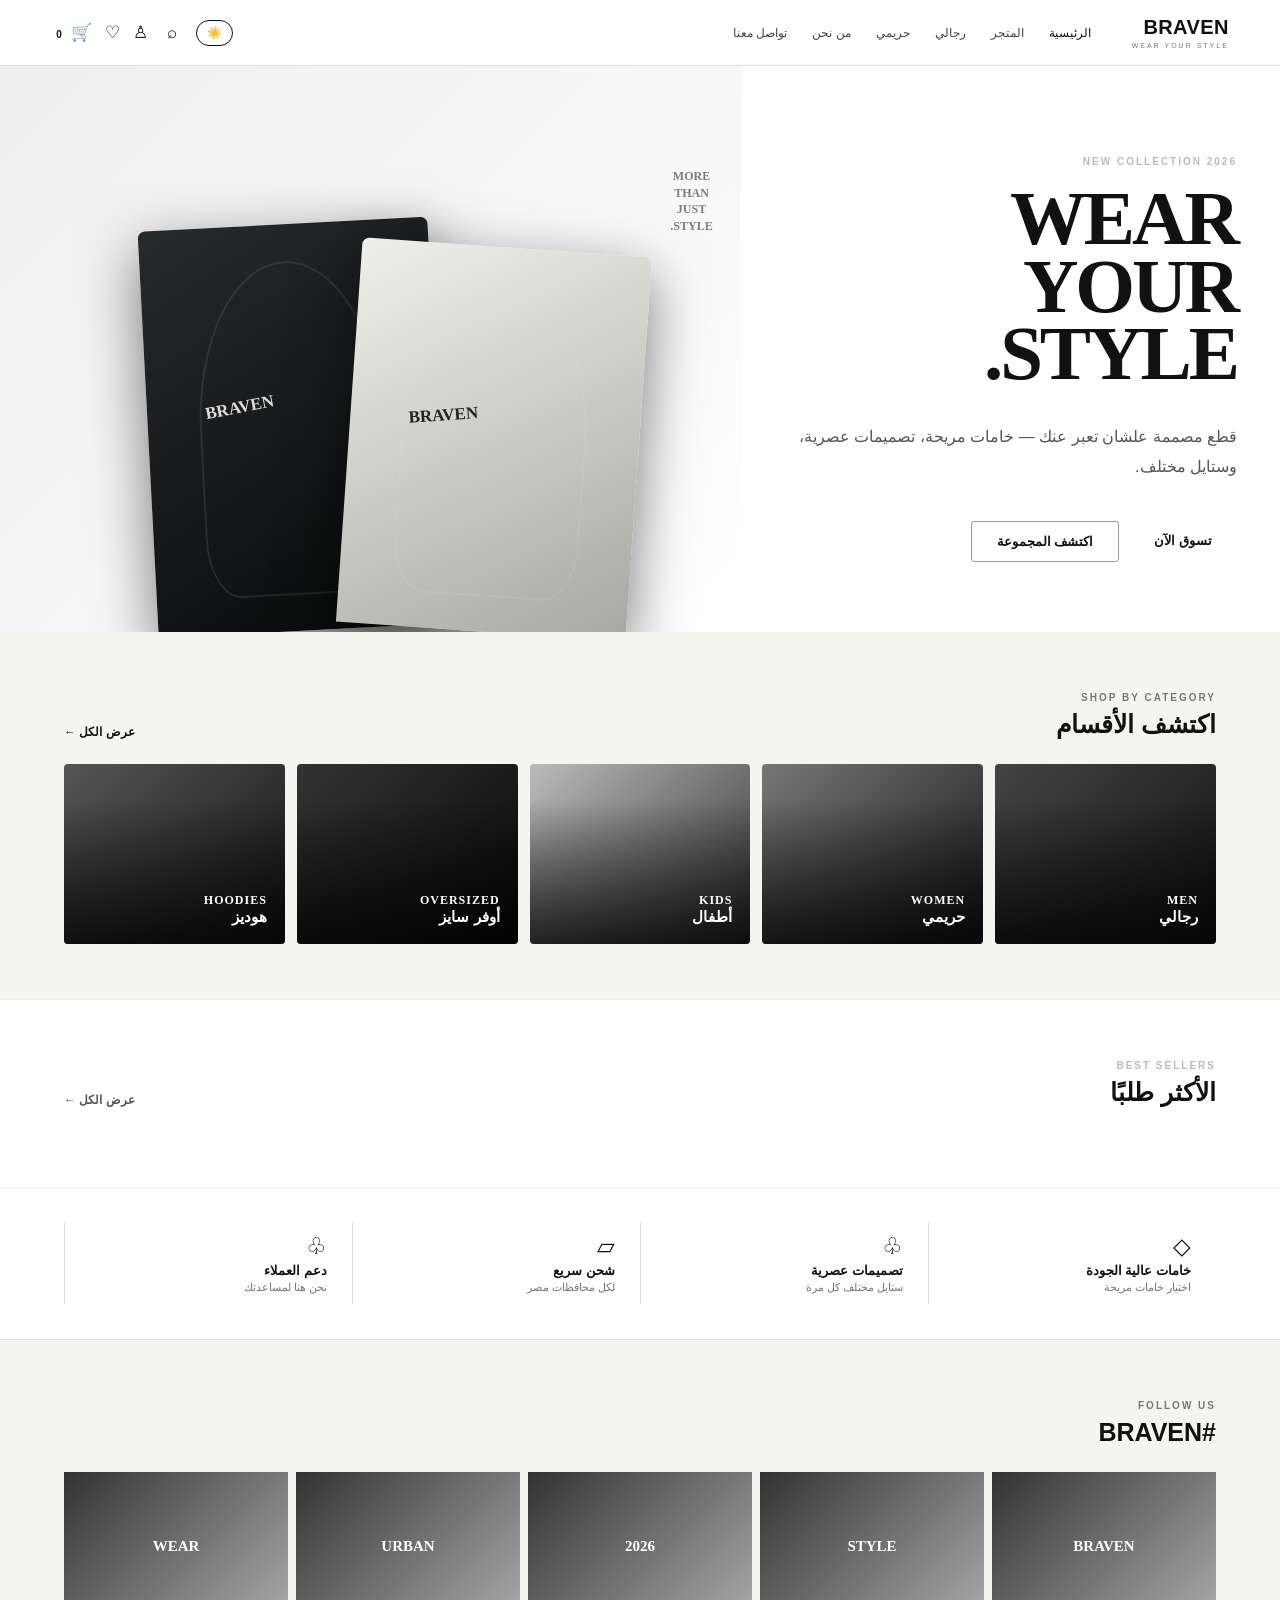
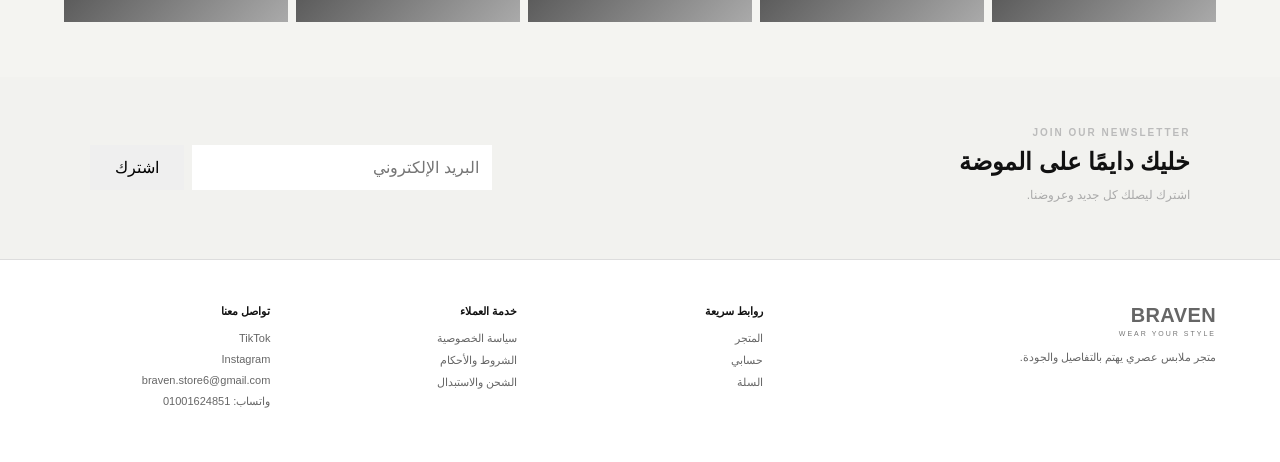
==== index.html @ 80425ed4 "Load storage recovery before storefront product rendering" ====
<!doctype html>
<html lang="ar" dir="rtl">
<head>
<meta charset="utf-8"><meta name="viewport" content="width=device-width,initial-scale=1">
<title>BRAVEN — Wear Your Style</title>
<link rel="stylesheet" href="styles.css">
</head>
<body>
<header class="topbar">
  <a class="brand" href="index.html"><span>BRAVEN</span><small>WEAR YOUR STYLE</small></a>
  <nav>
    <a class="active" href="index.html">الرئيسية</a><a href="shop.html">المتجر</a>
    <a href="shop.html?cat=men">رجالي</a><a href="shop.html?cat=women">حريمي</a>
    <a href="#about">من نحن</a><a href="#contact">تواصل معنا</a>
  </nav>
  <div class="actions"><button id="themeToggle" class="theme-toggle" onclick="toggleTheme()" title="تبديل الوضع">☀️</button><button onclick="openSearch()">⌕</button><a href="account.html">♙</a><a href="cart.html">♡</a><a class="cart-link" href="cart.html">🛒 <b id="cartCount">0</b></a></div>
</header>

<main>
<section class="hero">
  <div class="hero-copy">
    <span class="eyebrow">NEW COLLECTION 2026</span>
    <h1>WEAR YOUR<br><strong>STYLE.</strong></h1>
    <p>قطع مصممة علشان تعبر عنك — خامات مريحة، تصميمات عصرية، وستايل مختلف.</p>
    <div class="hero-buttons"><a class="btn light" href="shop.html">تسوق الآن</a><a class="btn ghost" href="#categories">اكتشف المجموعة</a></div>
  </div>
  <div class="hero-art">
    <div class="model-card model-one"><span>BRAVEN</span></div>
    <div class="model-card model-two"><span>BRAVEN</span></div>
    <div class="hero-stamp">MORE<br>THAN<br>JUST<br>STYLE.</div>
  </div>
</section>

<section id="categories" class="section">
  <div class="section-head"><div><span class="eyebrow dark">SHOP BY CATEGORY</span><h2>اكتشف الأقسام</h2></div><a href="shop.html">عرض الكل ←</a></div>
  <div class="category-grid">
    <a class="cat cat-men" href="shop.html?cat=men"><span>MEN</span><b>رجالي</b></a>
    <a class="cat cat-women" href="shop.html?cat=women"><span>WOMEN</span><b>حريمي</b></a>
    <a class="cat cat-kids" href="shop.html?cat=kids"><span>KIDS</span><b>أطفال</b></a>
    <a class="cat cat-over" href="shop.html?cat=oversized"><span>OVERSIZED</span><b>أوفر سايز</b></a>
    <a class="cat cat-hood" href="shop.html?cat=hoodies"><span>HOODIES</span><b>هوديز</b></a>
  </div>
</section>

<section class="section dark-section">
  <div class="section-head"><div><span class="eyebrow">BEST SELLERS</span><h2>الأكثر طلبًا</h2></div><a href="shop.html">عرض الكل ←</a></div>
  <div id="homeProducts" class="product-grid"></div>
</section>

<section class="benefits section">
  <div><i>◇</i><b>خامات عالية الجودة</b><span>اختيار خامات مريحة</span></div>
  <div><i>♧</i><b>تصميمات عصرية</b><span>ستايل مختلف كل مرة</span></div>
  <div><i>▱</i><b>شحن سريع</b><span>لكل محافظات مصر</span></div>
  <div><i>♧</i><b>دعم العملاء</b><span>نحن هنا لمساعدتك</span></div>
</section>

<section class="instagram section">
  <div class="section-head"><div><span class="eyebrow dark">FOLLOW US</span><h2>#BRAVEN</h2></div></div>
  <div class="insta-grid"><div>BRAVEN</div><div>STYLE</div><div>2026</div><div>URBAN</div><div>WEAR</div></div>
</section>

<section class="newsletter"><div><span class="eyebrow">JOIN OUR NEWSLETTER</span><h2>خليك دايمًا على الموضة</h2><p>اشترك ليصلك كل جديد وعروضنا.</p></div><form onsubmit="subscribe(event)"><input required type="email" placeholder="البريد الإلكتروني"><button>اشترك</button></form></section>
</main>

<footer id="contact"><div><a class="brand" href="index.html"><span>BRAVEN</span><small>WEAR YOUR STYLE</small></a><p>متجر ملابس عصري يهتم بالتفاصيل والجودة.</p></div><div><h4>روابط سريعة</h4><a href="shop.html">المتجر</a><a href="account.html">حسابي</a><a href="cart.html">السلة</a></div><div><h4>خدمة العملاء</h4><a href="#">سياسة الخصوصية</a><a href="#">الشروط والأحكام</a><a href="#">الشحن والاستبدال</a></div><div><h4>تواصل معنا</h4>
<a class="social-link" href="https://www.tiktok.com/@braven9631?_r=1&_t=ZS-99qKzGs6H9o" target="_blank" rel="noopener">TikTok</a>
<a class="social-link" href="https://www.instagram.com/braven7117?stkn=MTlnc2VxcGY0OW10dA%3D%3D" target="_blank" rel="noopener">Instagram</a>
<a class="social-link" href="mailto:braven.store6@gmail.com">braven.store6@gmail.com</a>
<a class="social-link" id="whatsappLink" href="https://wa.me/2010016248519" target="_blank" rel="noopener">واتساب: <span id="footerPhone">01001624851</span></a>
</div></footer>
<div id="toast" class="toast"></div>
<script src="app.js"></script>
<script src="repair.js"></script>
<script>
(function(){
  function updateWhatsApp(){
    try {
      const settings = JSON.parse(localStorage.getItem("braven_settings") || "{}");
      const raw = String(settings.phone || "").trim();
      const digits = raw.replace(/\D/g, "");
      if (!digits) return;
      let wa = digits;
      if (wa.startsWith("0")) wa = "20" + wa.slice(1);
      else if (wa.startsWith("20")) wa = wa;
      const link = document.getElementById("whatsappLink");
      const label = document.getElementById("footerPhone");
      if (link) link.href = "https://wa.me/" + wa;
      if (label) label.textContent = raw;
    } catch(e) {}
  }
  updateWhatsApp();
  window.addEventListener("storage", updateWhatsApp);
  window.addEventListener("pageshow", updateWhatsApp);
})();
renderHomeProducts();
</script>
</body></html>
---- styles.css ----
/* BRAVEN theme system — preserves the original layout while inverting the visual palette */
:root{
  --page-bg:#f4f4f1;--page-text:#111;--surface:#fff;--surface-2:#f8f8f6;
  --header-bg:#080a0b;--header-text:#fff;--border:#ddd;--muted-text:#747474;
  --invert-bg:#0b0d0e;--invert-text:#fff;--field-bg:#fff;--field-text:#111;
}
body{background:var(--page-bg);color:var(--page-text);transition:background-color .28s ease,color .28s ease}
body.theme-dark{
  --page-bg:#080909;--page-text:#fff;--surface:#111313;--surface-2:#161818;
  --header-bg:#000;--header-text:#fff;--border:#303333;--muted-text:#b7b7b7;
  --invert-bg:#000;--invert-text:#fff;--field-bg:#151717;--field-text:#fff;
}
body.theme-dark .topbar,body.theme-dark .admin-top{background:#000;color:#fff;border-color:#252525}
body:not(.theme-dark) .topbar,body:not(.theme-dark) .admin-top{background:#fff;color:#111;border-color:#ddd}
body:not(.theme-dark) .topbar nav a,body:not(.theme-dark) .actions button,body:not(.theme-dark) .actions a{color:#111}
body:not(.theme-dark) .brand small{color:#777}
body.theme-dark .brand small{color:#bbb}
body:not(.theme-dark) .hero{background:#fff;color:#111}
body:not(.theme-dark) .hero p{color:#555}
body:not(.theme-dark) .hero-art{background:linear-gradient(135deg,#eee,#fff)}
body:not(.theme-dark) .hero-stamp{color:#1118}
body:not(.theme-dark) .ghost{color:#111;border-color:#999}
body.theme-dark .section:not(.dark-section),body.theme-dark .benefits,body.theme-dark .instagram{background:#080909;color:#fff}
body.theme-dark .dark-section,body.theme-dark .reviews{background:#000;color:#fff}
body.theme-dark .product-card,body.theme-dark .cart-row,body.theme-dark .cart-total,
body.theme-dark .form-card,body.theme-dark .account-card,body.theme-dark .admin-card,
body.theme-dark .stats>div,body.theme-dark .admin-login-box{background:#111313;color:#fff;border-color:#303333}
body.theme-dark .product-card h3,body.theme-dark .section-head h2,body.theme-dark .admin-card h2,
body.theme-dark .admin-head h1,body.theme-dark .admin-logo,body.theme-dark label{color:#fff}
body.theme-dark .section-head a,body.theme-dark .benefits span,body.theme-dark .admin-product small,
body.theme-dark .order small,body.theme-dark .stats span{color:#b7b7b7}
body.theme-dark .benefits{border-color:#303333}
body.theme-dark .benefits>div{border-color:#303333}
body.theme-dark .shop-tools input,body.theme-dark .shop-tools select,body.theme-dark .account-card input,
body.theme-dark .checkout-form input,body.theme-dark .checkout-form select,body.theme-dark .checkout-form textarea,
body.theme-dark .admin-card input,body.theme-dark .admin-card select,
body.theme-dark .admin-login-box input{background:#151717;color:#fff;border-color:#3a3a3a}
body.theme-dark .outline{color:#fff;border-color:#555;background:transparent}
body.theme-dark .dark-btn{background:#fff;color:#000}
body.theme-dark .add-btn{background:#fff;color:#000}
body.theme-dark .sale{background:#fff;color:#000}
body.theme-dark .order,.theme-dark .admin-product{border-color:#303333}
body.theme-dark footer{background:#000;color:#aaa}
body.theme-dark footer h4{color:#fff}
body.theme-dark .newsletter{background:#000;color:#fff}
body.theme-dark .newsletter input{background:#151717;color:#fff}
body:not(.theme-dark) .dark-section{background:#fff;color:#111;border-top:1px solid #eee;border-bottom:1px solid #eee}
body:not(.theme-dark) .dark-section .section-head a{color:#555}
body:not(.theme-dark) .newsletter{background:#f2f2ef;color:#111}
body:not(.theme-dark) footer{background:#fff;color:#666;border-top:1px solid #ddd}
body:not(.theme-dark) footer h4{color:#111}
body:not(.theme-dark) .admin-body{background:#f4f4f1}
body.theme-dark .admin-body{background:#080909}
.theme-toggle{background:transparent!important;color:inherit!important;border:1px solid currentColor!important;border-radius:999px;padding:6px 10px!important;font-size:12px!important;line-height:1;transition:all .2s ease}
.theme-toggle:hover{transform:translateY(-1px);opacity:.8}
.admin-top-actions{display:flex;align-items:center;gap:16px}
.social-link{display:block;margin:8px 0}
@media(max-width:520px){.admin-top-actions{gap:8px}.theme-toggle{padding:6px 8px!important}.admin-top{padding:0 3%}.admin-top span{display:none}}
@import url('https://fonts.googleapis.com/css2?family=Cairo:wght@400;600;700;800;900&family=Montserrat:wght@500;700;800;900&display=swap');
:root{--black:#090b0c;--dark:#111416;--white:#f7f7f4;--line:#ddd;--muted:#747474;--accent:#fff;--card:#fff;--shadow:0 12px 35px #00000012}
*{box-sizing:border-box}html{scroll-behavior:smooth}body{margin:0;font-family:Cairo,Arial,sans-serif;background:#f4f4f1;color:#111}a{text-decoration:none;color:inherit}button,input,select,textarea{font:inherit}button{cursor:pointer;border:0}.topbar{height:66px;background:#080a0b;color:#fff;display:flex;align-items:center;padding:0 4%;gap:28px;position:sticky;top:0;z-index:20;border-bottom:1px solid #242729}.brand{display:flex;flex-direction:column;line-height:1;font-family:Montserrat,sans-serif;letter-spacing:.4px;min-width:110px}.brand span{font-weight:900;font-size:20px}.brand small{font-size:7px;letter-spacing:2px;margin-top:5px;color:#bbb}.topbar nav{display:flex;gap:25px;font-size:12px;flex:1}.topbar nav a{opacity:.78}.topbar nav a:hover,.topbar nav .active{opacity:1}.actions{display:flex;gap:13px;align-items:center}.actions button,.actions a{background:none;color:#fff;font-size:17px}.cart-link{white-space:nowrap}.cart-link b{background:#fff;color:#111;border-radius:50%;padding:1px 5px;font-size:10px}.hero{min-height:560px;background:#0b0d0e;color:#fff;display:grid;grid-template-columns:42% 58%;overflow:hidden}.hero-copy{padding:90px 8% 70px;display:flex;flex-direction:column;justify-content:center;z-index:2}.eyebrow{font:700 10px Montserrat,sans-serif;letter-spacing:2px;color:#bbb}.eyebrow.dark{color:#777}.hero h1{font:900 clamp(50px,6vw,86px)/.88 Montserrat;margin:18px 0;letter-spacing:-3px}.hero h1 strong{font-weight:900}.hero p{max-width:470px;color:#bdbdbd;line-height:1.9}.hero-buttons{display:flex;gap:10px;margin-top:22px}.btn{padding:12px 25px;border-radius:3px;font-weight:800;font-size:13px;display:inline-block}.light{background:#fff;color:#111}.ghost{border:1px solid #666;color:#fff}.dark-btn{background:#111;color:#fff}.outline{border:1px solid #aaa;background:transparent;color:#111}.hero-art{position:relative;background:linear-gradient(135deg,#303438,#121516);min-height:560px}.model-card{position:absolute;width:39%;height:72%;bottom:0;border-radius:7px 7px 0 0;background:linear-gradient(150deg,#272a2d,#070808);box-shadow:0 20px 60px #0008}.model-card:before{content:"";position:absolute;inset:9% 18%;border:2px solid #ddd6;border-radius:50% 50% 18% 18%;opacity:.25}.model-card span{position:absolute;top:42%;left:20%;font:900 17px Montserrat;transform:rotate(-8deg);color:#ddd}.model-one{left:20%;transform:rotate(-3deg)}.model-two{right:14%;height:68%;background:linear-gradient(150deg,#f0f0eb,#a7a7a3);transform:rotate(4deg)}.model-two span{color:#222}.hero-stamp{position:absolute;right:4%;top:18%;font:800 12px Montserrat;line-height:1.4;color:#fff8;text-align:center}.section{padding:55px 5%}.section-head{display:flex;justify-content:space-between;align-items:end;margin-bottom:25px}.section-head h2{margin:5px 0 0;font-size:25px}.section-head>a{font-size:12px;font-weight:700}.category-grid{display:grid;grid-template-columns:repeat(5,1fr);gap:12px}.cat{height:180px;border-radius:4px;overflow:hidden;position:relative;padding:18px;color:#fff;display:flex;flex-direction:column;justify-content:end;background:#25282a}.cat:before{content:"";position:absolute;inset:0;background:linear-gradient(transparent 20%,#000b)}.cat span,.cat b{position:relative}.cat span{font:800 12px Montserrat;letter-spacing:1px}.cat b{font-size:15px}.cat-men{background:linear-gradient(135deg,#444,#111)}.cat-women{background:linear-gradient(135deg,#777,#191919)}.cat-kids{background:linear-gradient(135deg,#bbb,#333)}.cat-over{background:linear-gradient(135deg,#333,#080808)}.cat-hood{background:linear-gradient(135deg,#555,#151515)}.dark-section{background:#0b0d0e;color:#fff}.dark-section .section-head a{color:#bbb}.product-grid{display:grid;grid-template-columns:repeat(4,1fr);gap:14px}.product-card{background:#fff;color:#111;border-radius:4px;overflow:hidden;box-shadow:var(--shadow);position:relative}.product-image{height:260px;background:linear-gradient(135deg,#ddd,#777);display:flex;align-items:center;justify-content:center;position:relative}.product-image span{font:900 28px Montserrat;color:#222;transform:rotate(-8deg);opacity:.7}.product-body{padding:12px}.product-body h3{font-size:13px;margin:0 0 5px}.price{font-weight:900}.old{text-decoration:line-through;color:#999;font-size:11px;margin-right:7px}.rating{color:#d18a00;font-size:11px;margin:4px 0}.add-btn{width:100%;background:#0b0d0e;color:#fff;padding:9px;border-radius:3px;margin-top:7px;font-size:11px}.sale{position:absolute;top:8px;left:8px;background:#111;color:#fff;padding:4px 7px;font-size:9px}.benefits{display:grid;grid-template-columns:repeat(4,1fr);padding-top:35px;padding-bottom:35px;background:#fff;border-bottom:1px solid #ddd}.benefits>div{padding:10px 25px;border-left:1px solid #ddd;display:flex;flex-direction:column;gap:3px}.benefits i{font-size:23px;font-style:normal}.benefits span{font-size:11px;color:#777}.benefits b{font-size:13px}.reviews{background:#0b0d0e;color:#fff}.review-grid{display:grid;grid-template-columns:repeat(3,1fr);gap:14px}.review-grid article{border:1px solid #292d2f;padding:22px;background:#111416}.review-grid b{color:#e7a62b}.review-grid p{font-size:13px;line-height:1.8;color:#ccc}.review-grid strong{font-size:12px}.insta-grid{display:grid;grid-template-columns:repeat(5,1fr);gap:8px}.insta-grid div{height:150px;background:linear-gradient(135deg,#333,#aaa);display:flex;align-items:center;justify-content:center;color:#fff;font:900 15px Montserrat}.newsletter{background:#111416;color:#fff;padding:45px 7%;display:flex;justify-content:space-between;align-items:center}.newsletter h2{margin:8px 0}.newsletter p{color:#aaa;font-size:12px}.newsletter form{display:flex;gap:8px}.newsletter input{min-width:300px;padding:13px;border:0}.newsletter button{padding:13px 25px}.newsletter+footer{}footer{background:#070809;color:#aaa;display:grid;grid-template-columns:2fr 1fr 1fr 1fr;gap:40px;padding:45px 5%;font-size:11px}footer h4{color:#fff;margin-top:0}footer>div>a:not(.brand){display:block;margin:9px 0}footer p{line-height:1.8}.page-title{margin-bottom:35px}.page-title h1{font-size:38px;margin:7px 0}.shop-tools{display:flex;gap:10px;margin-bottom:25px}.shop-tools input{flex:1}.shop-tools input,.shop-tools select,.account-card input,.checkout-form input,.checkout-form select,.checkout-form textarea,.admin-card input,.admin-card select{border:1px solid #ddd;background:#fff;padding:12px;border-radius:3px;outline:none}.cart-row{display:grid;grid-template-columns:90px 1fr 100px 120px 40px;align-items:center;gap:15px;background:#fff;padding:12px;margin-bottom:8px}.mini-img{height:75px;background:linear-gradient(135deg,#ddd,#777);display:flex;align-items:center;justify-content:center;font:900 12px Montserrat}.cart-total{background:#fff;padding:25px;margin-top:20px;display:flex;justify-content:space-between;align-items:center}.checkout-form{display:grid;grid-template-columns:1.2fr .8fr;gap:20px}.form-card,.account-card{background:#fff;padding:25px;border-radius:5px;box-shadow:var(--shadow)}.form-card label,.admin-card label{display:flex;flex-direction:column;gap:7px;font-size:12px;margin-bottom:13px;font-weight:700}.form-card textarea{min-height:100px}.account{min-height:600px;display:flex;justify-content:center;align-items:flex-start}.account-card{width:min(500px,100%);display:flex;flex-direction:column;gap:12px}.toast{position:fixed;bottom:25px;left:25px;background:#111;color:#fff;padding:12px 18px;border-radius:4px;opacity:0;transform:translateY(10px);transition:.25s;z-index:99}.toast.show{opacity:1;transform:none}.admin-body{background:#f2f3f1}.admin-top{height:68px;background:#0a0c0d;color:#fff;display:flex;align-items:center;justify-content:space-between;padding:0 5%;font-family:Montserrat}.admin-top>a:first-child{font-size:20px;font-weight:900}.admin-top span{font-size:11px;color:#aaa}.admin-wrap{padding:40px 5%}.admin-login{min-height:75vh;display:grid;place-items:center}.admin-login-box{background:#fff;padding:35px;width:min(430px,100%);box-shadow:var(--shadow);display:flex;flex-direction:column;gap:12px}.admin-login-box h1{font-size:22px}.admin-login-box input,.admin-login-box button{padding:13px;border:1px solid #ddd}.admin-login-box button{background:#111;color:#fff}.admin-login-box small{font-size:10px;color:#777}.admin-logo{font:900 28px Montserrat}.admin-logo span{font-size:9px;display:block;letter-spacing:2px;color:#777}.admin-head{display:flex;justify-content:space-between;align-items:center;margin-bottom:25px}.admin-head h1{margin:5px 0}.stats{display:grid;grid-template-columns:repeat(4,1fr);gap:12px;margin-bottom:18px}.stats>div{background:#fff;padding:20px;box-shadow:var(--shadow);display:flex;flex-direction:column}.stats b{font:900 25px Montserrat}.stats span{font-size:11px;color:#777}.admin-grid{display:grid;grid-template-columns:.85fr 1.15fr;gap:18px}.admin-card{background:#fff;padding:22px;margin-bottom:18px;box-shadow:var(--shadow)}.admin-card h2{font-size:17px;margin-top:0}.two{display:grid;grid-template-columns:1fr 1fr;gap:10px}.admin-product{display:grid;grid-template-columns:60px 1fr auto;gap:10px;align-items:center;border-bottom:1px solid #eee;padding:10px 0}.admin-thumb{width:60px;height:60px;background:linear-gradient(135deg,#ddd,#777);display:grid;place-items:center;font:800 9px Montserrat}.admin-product small{color:#777}.admin-actions button{padding:6px 9px;font-size:10px;margin:2px}.order{border:1px solid #eee;padding:14px;margin-bottom:8px}.order-head{display:flex;justify-content:space-between;font-weight:800}.order small{color:#777}.hidden{display:none!important}@media(max-width:900px){.topbar nav{display:none}.hero{grid-template-columns:1fr}.hero-art{min-height:400px}.category-grid{grid-template-columns:repeat(2,1fr)}.product-grid{grid-template-columns:repeat(2,1fr)}.benefits{grid-template-columns:repeat(2,1fr)}.review-grid,.insta-grid{grid-template-columns:1fr}.checkout-form,.admin-grid{grid-template-columns:1fr}footer{grid-template-columns:1fr 1fr}.newsletter{display:block}.newsletter form{margin-top:20px}.cart-row{grid-template-columns:65px 1fr auto}.cart-row .qty,.cart-row .remove{grid-column:auto}.stats{grid-template-columns:repeat(2,1fr)}}@media(max-width:520px){.section{padding:38px 4%}.hero-copy{padding:60px 7%}.hero h1{font-size:48px}.category-grid,.product-grid{grid-template-columns:1fr 1fr}.product-image{height:190px}.benefits{grid-template-columns:1fr}.shop-tools{flex-direction:column}.newsletter input{min-width:0;width:100%}footer{grid-template-columns:1fr}.two{grid-template-columns:1fr}}

.order-status label{display:flex;flex-direction:column;gap:6px;font-size:11px;font-weight:700}
.order-status select{padding:8px;border:1px solid #ddd;border-radius:4px;background:#fff}
.theme-dark .order-status select{background:#151717;color:#fff;border-color:#444}
.order-status-list{margin-top:18px}.customer-order-status{display:flex;justify-content:space-between;align-items:center;padding:12px 0;border-bottom:1px solid var(--border);gap:12px}
.customer-order-status:last-child{border-bottom:0}.customer-order-status small{display:block;color:var(--muted-text);font-size:10px;margin-top:3px}.customer-order-status strong{padding:6px 10px;border-radius:999px;border:1px solid var(--border);font-size:11px}

.previous-orders{margin-top:18px}.previous-order{border-top:1px solid #ddd;padding:14px 0}.previous-order .order-head{display:flex;gap:12px;justify-content:space-between;flex-wrap:wrap}.previous-items{display:flex;gap:8px;flex-wrap:wrap;margin-top:8px}.previous-items span{padding:6px 9px;background:#f3f3f3;border-radius:6px}.revenue-stats{margin:14px 0}.revenue-stats div{min-height:75px}

.product-card{cursor:pointer}.detail-main-image{min-height:520px;border-radius:8px;background:linear-gradient(135deg,#ddd,#777);background-size:cover;background-position:center;display:grid;place-items:center;font:900 40px Montserrat;color:#222}.product-detail-grid{display:grid;grid-template-columns:1.05fr .95fr;gap:35px;align-items:start}.detail-gallery{display:flex;gap:8px;margin-top:10px;overflow:auto}.detail-gallery button{border:1px solid #ddd;background:transparent;padding:0;width:78px;height:78px;flex:0 0 auto}.detail-gallery img{width:100%;height:100%;object-fit:cover}.detail-info h1{font-size:40px;margin:10px 0}.detail-price{font:900 30px Montserrat}.stock-badge{display:inline-block;padding:7px 12px;border-radius:999px;font-size:11px}.stock-badge.in{background:#e8f5e9;color:#1b5e20}.stock-badge.out{background:#ffebee;color:#b71c1c}.product-description{line-height:2;color:var(--muted-text);white-space:pre-line}.detail-actions{display:flex;gap:10px;margin-top:25px;flex-wrap:wrap}.reviews-block{margin-top:40px}.reviews-block article{border:1px solid var(--border);padding:15px;margin:8px 0;background:var(--surface)}.review-form{display:grid;gap:10px;margin-top:18px}.review-form input,.review-form select,.review-form textarea{padding:11px;border:1px solid var(--border);background:var(--field-bg);color:var(--field-text)}.review-form textarea{min-height:100px}.related-section{padding-left:0;padding-right:0}.review-admin-row{border-bottom:1px solid var(--border);padding:12px 0}.review-admin-row button{padding:6px 10px}.admin-checks{display:flex;gap:18px;flex-wrap:wrap}.admin-checks label{display:flex!important;flex-direction:row!important;align-items:center;gap:6px}.admin-checks input{width:auto}.theme-dark .stock-badge.in{background:#17351a;color:#b8e0bb}.theme-dark .stock-badge.out{background:#3b161a;color:#ffb8bf}@media(max-width:800px){.product-detail-grid{grid-template-columns:1fr}.detail-main-image{min-height:360px}.detail-info h1{font-size:30px}}
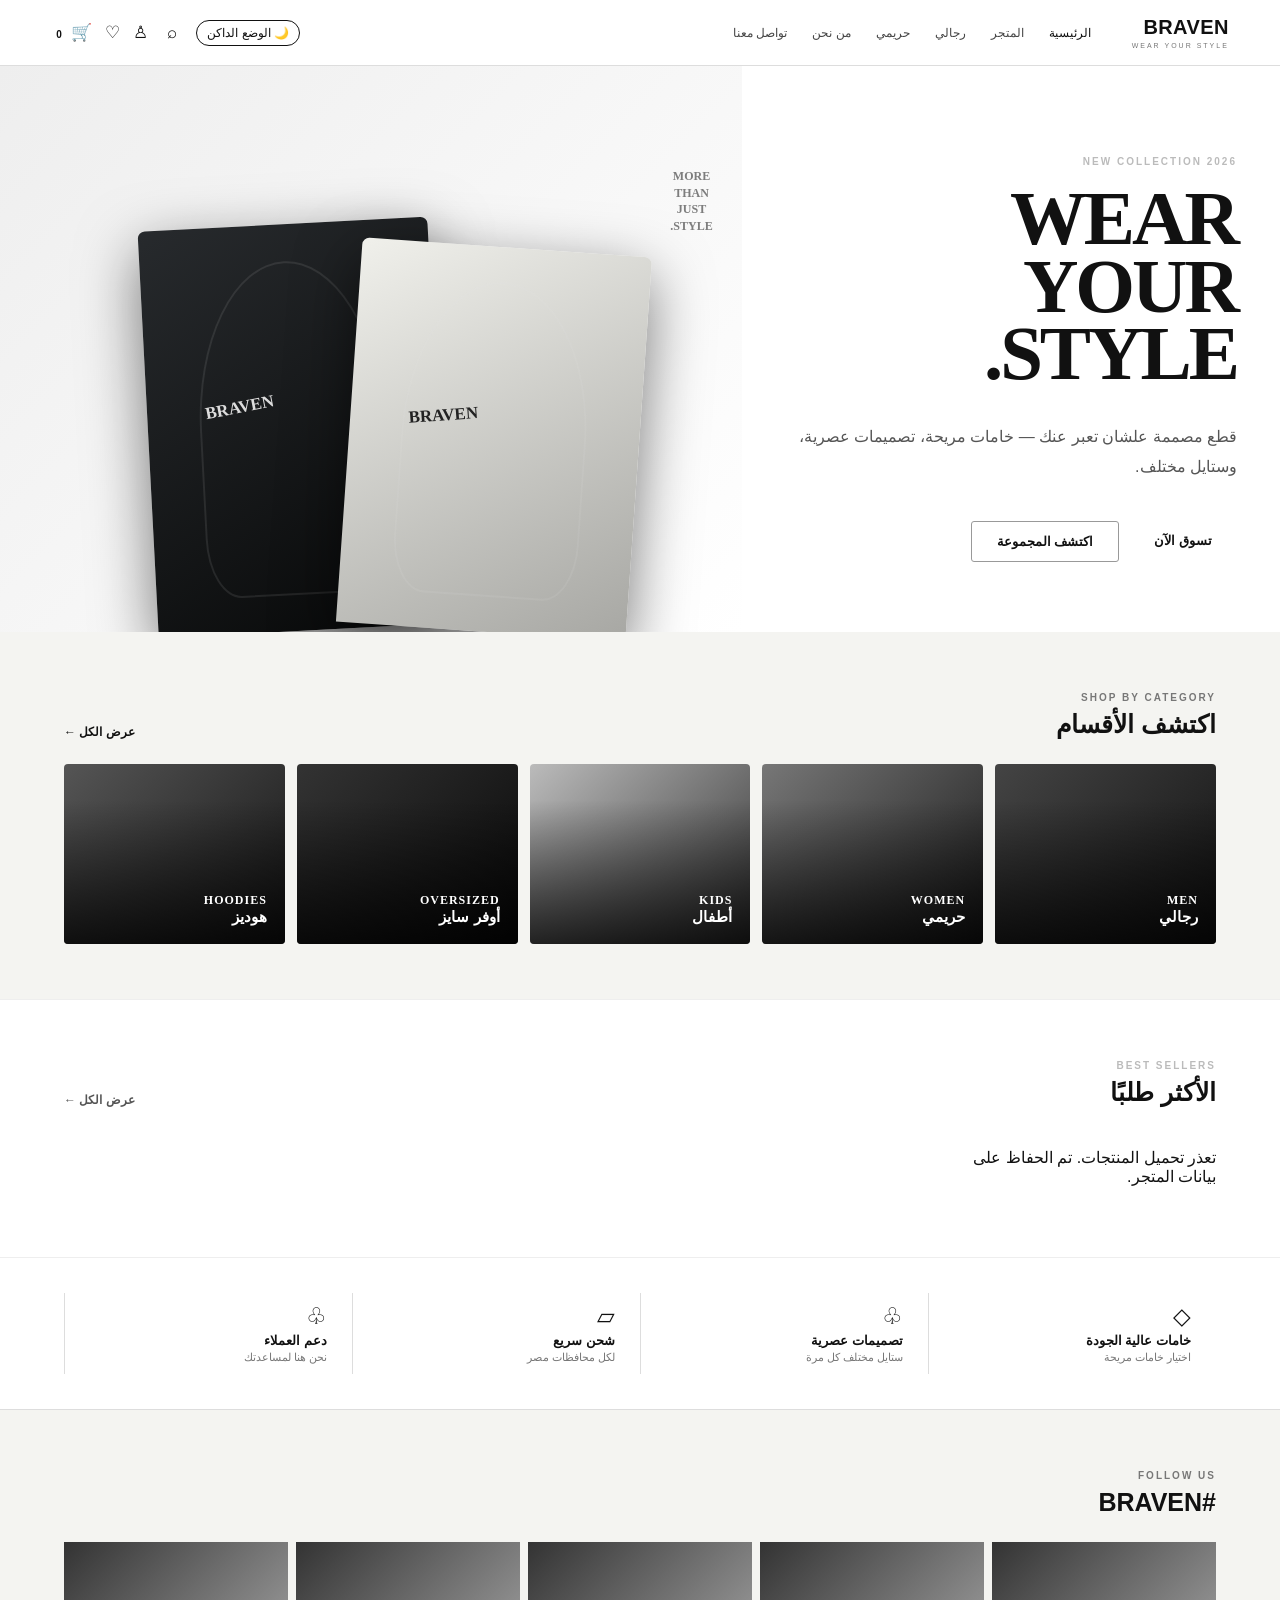
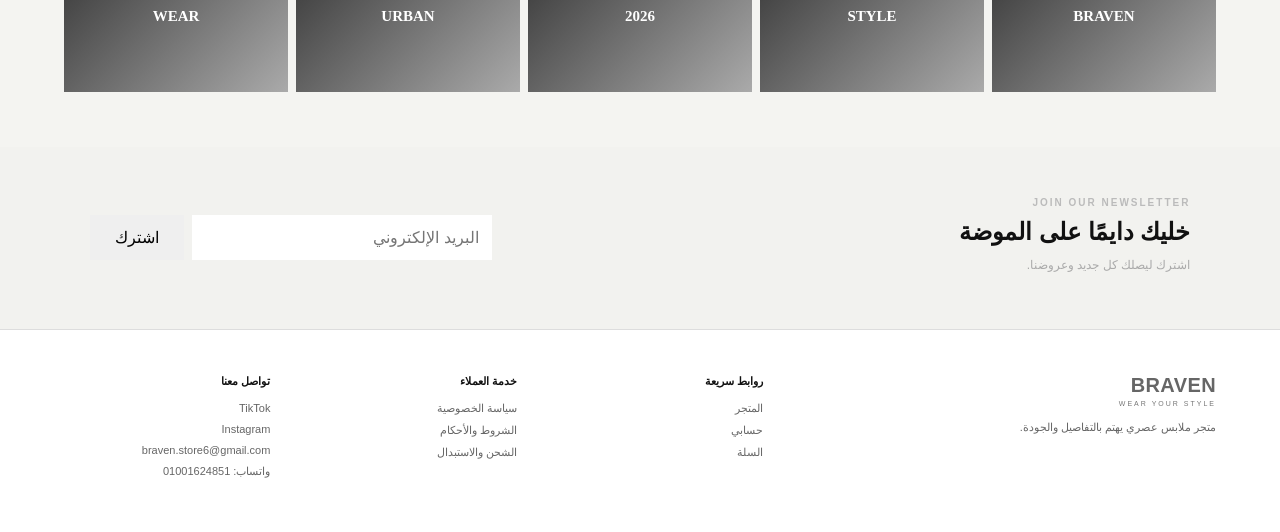
==== commit 80b83a1a: "Replace conflicting homepage fix with stable runtime" ====
--- a/index.html
+++ b/index.html
@@ -3,7 +3,7 @@
 <head>
 <meta charset="utf-8"><meta name="viewport" content="width=device-width,initial-scale=1">
 <title>BRAVEN — Wear Your Style</title>
-<link rel="stylesheet" href="styles.css">
+<link rel="stylesheet" href="styles.css?v=20260926-3">
 </head>
 <body>
 <header class="topbar">
@@ -15,83 +15,24 @@
   </nav>
   <div class="actions"><button id="themeToggle" class="theme-toggle" onclick="toggleTheme()" title="تبديل الوضع">☀️</button><button onclick="openSearch()">⌕</button><a href="account.html">♙</a><a href="cart.html">♡</a><a class="cart-link" href="cart.html">🛒 <b id="cartCount">0</b></a></div>
 </header>
-
 <main>
-<section class="hero">
-  <div class="hero-copy">
-    <span class="eyebrow">NEW COLLECTION 2026</span>
-    <h1>WEAR YOUR<br><strong>STYLE.</strong></h1>
-    <p>قطع مصممة علشان تعبر عنك — خامات مريحة، تصميمات عصرية، وستايل مختلف.</p>
-    <div class="hero-buttons"><a class="btn light" href="shop.html">تسوق الآن</a><a class="btn ghost" href="#categories">اكتشف المجموعة</a></div>
-  </div>
-  <div class="hero-art">
-    <div class="model-card model-one"><span>BRAVEN</span></div>
-    <div class="model-card model-two"><span>BRAVEN</span></div>
-    <div class="hero-stamp">MORE<br>THAN<br>JUST<br>STYLE.</div>
-  </div>
-</section>
-
-<section id="categories" class="section">
-  <div class="section-head"><div><span class="eyebrow dark">SHOP BY CATEGORY</span><h2>اكتشف الأقسام</h2></div><a href="shop.html">عرض الكل ←</a></div>
-  <div class="category-grid">
-    <a class="cat cat-men" href="shop.html?cat=men"><span>MEN</span><b>رجالي</b></a>
-    <a class="cat cat-women" href="shop.html?cat=women"><span>WOMEN</span><b>حريمي</b></a>
-    <a class="cat cat-kids" href="shop.html?cat=kids"><span>KIDS</span><b>أطفال</b></a>
-    <a class="cat cat-over" href="shop.html?cat=oversized"><span>OVERSIZED</span><b>أوفر سايز</b></a>
-    <a class="cat cat-hood" href="shop.html?cat=hoodies"><span>HOODIES</span><b>هوديز</b></a>
-  </div>
-</section>
-
-<section class="section dark-section">
-  <div class="section-head"><div><span class="eyebrow">BEST SELLERS</span><h2>الأكثر طلبًا</h2></div><a href="shop.html">عرض الكل ←</a></div>
-  <div id="homeProducts" class="product-grid"></div>
-</section>
-
-<section class="benefits section">
-  <div><i>◇</i><b>خامات عالية الجودة</b><span>اختيار خامات مريحة</span></div>
-  <div><i>♧</i><b>تصميمات عصرية</b><span>ستايل مختلف كل مرة</span></div>
-  <div><i>▱</i><b>شحن سريع</b><span>لكل محافظات مصر</span></div>
-  <div><i>♧</i><b>دعم العملاء</b><span>نحن هنا لمساعدتك</span></div>
-</section>
-
-<section class="instagram section">
-  <div class="section-head"><div><span class="eyebrow dark">FOLLOW US</span><h2>#BRAVEN</h2></div></div>
-  <div class="insta-grid"><div>BRAVEN</div><div>STYLE</div><div>2026</div><div>URBAN</div><div>WEAR</div></div>
-</section>
-
+<section class="hero"><div class="hero-copy"><span class="eyebrow">NEW COLLECTION 2026</span><h1>WEAR YOUR<br><strong>STYLE.</strong></h1><p>قطع مصممة علشان تعبر عنك — خامات مريحة، تصميمات عصرية، وستايل مختلف.</p><div class="hero-buttons"><a class="btn light" href="shop.html">تسوق الآن</a><a class="btn ghost" href="#categories">اكتشف المجموعة</a></div></div><div class="hero-art"><div class="model-card model-one"><span>BRAVEN</span></div><div class="model-card model-two"><span>BRAVEN</span></div><div class="hero-stamp">MORE<br>THAN<br>JUST<br>STYLE.</div></div></section>
+<section id="categories" class="section"><div class="section-head"><div><span class="eyebrow dark">SHOP BY CATEGORY</span><h2>اكتشف الأقسام</h2></div><a href="shop.html">عرض الكل ←</a></div><div class="category-grid"><a class="cat cat-men" href="shop.html?cat=men"><span>MEN</span><b>رجالي</b></a><a class="cat cat-women" href="shop.html?cat=women"><span>WOMEN</span><b>حريمي</b></a><a class="cat cat-kids" href="shop.html?cat=kids"><span>KIDS</span><b>أطفال</b></a><a class="cat cat-over" href="shop.html?cat=oversized"><span>OVERSIZED</span><b>أوفر سايز</b></a><a class="cat cat-hood" href="shop.html?cat=hoodies"><span>HOODIES</span><b>هوديز</b></a></div></section>
+<section class="section dark-section"><div class="section-head"><div><span class="eyebrow">BEST SELLERS</span><h2>الأكثر طلبًا</h2></div><a href="shop.html">عرض الكل ←</a></div><div id="homeProducts" class="product-grid"></div></section>
+<section class="benefits section"><div><i>◇</i><b>خامات عالية الجودة</b><span>اختيار خامات مريحة</span></div><div><i>♧</i><b>تصميمات عصرية</b><span>ستايل مختلف كل مرة</span></div><div><i>▱</i><b>شحن سريع</b><span>لكل محافظات مصر</span></div><div><i>♧</i><b>دعم العملاء</b><span>نحن هنا لمساعدتك</span></div></section>
+<section class="instagram section"><div class="section-head"><div><span class="eyebrow dark">FOLLOW US</span><h2>#BRAVEN</h2></div></div><div class="insta-grid"><div>BRAVEN</div><div>STYLE</div><div>2026</div><div>URBAN</div><div>WEAR</div></div></section>
 <section class="newsletter"><div><span class="eyebrow">JOIN OUR NEWSLETTER</span><h2>خليك دايمًا على الموضة</h2><p>اشترك ليصلك كل جديد وعروضنا.</p></div><form onsubmit="subscribe(event)"><input required type="email" placeholder="البريد الإلكتروني"><button>اشترك</button></form></section>
 </main>
-
-<footer id="contact"><div><a class="brand" href="index.html"><span>BRAVEN</span><small>WEAR YOUR STYLE</small></a><p>متجر ملابس عصري يهتم بالتفاصيل والجودة.</p></div><div><h4>روابط سريعة</h4><a href="shop.html">المتجر</a><a href="account.html">حسابي</a><a href="cart.html">السلة</a></div><div><h4>خدمة العملاء</h4><a href="#">سياسة الخصوصية</a><a href="#">الشروط والأحكام</a><a href="#">الشحن والاستبدال</a></div><div><h4>تواصل معنا</h4>
-<a class="social-link" href="https://www.tiktok.com/@braven9631?_r=1&_t=ZS-99qKzGs6H9o" target="_blank" rel="noopener">TikTok</a>
-<a class="social-link" href="https://www.instagram.com/braven7117?stkn=MTlnc2VxcGY0OW10dA%3D%3D" target="_blank" rel="noopener">Instagram</a>
-<a class="social-link" href="mailto:braven.store6@gmail.com">braven.store6@gmail.com</a>
-<a class="social-link" id="whatsappLink" href="https://wa.me/2010016248519" target="_blank" rel="noopener">واتساب: <span id="footerPhone">01001624851</span></a>
-</div></footer>
+<footer id="contact"><div><a class="brand" href="index.html"><span>BRAVEN</span><small>WEAR YOUR STYLE</small></a><p>متجر ملابس عصري يهتم بالتفاصيل والجودة.</p></div><div><h4>روابط سريعة</h4><a href="shop.html">المتجر</a><a href="account.html">حسابي</a><a href="cart.html">السلة</a></div><div><h4>خدمة العملاء</h4><a href="#">سياسة الخصوصية</a><a href="#">الشروط والأحكام</a><a href="#">الشحن والاستبدال</a></div><div><h4>تواصل معنا</h4><a class="social-link" href="https://www.tiktok.com/@braven9631?_r=1&_t=ZS-99qKzGs6H9o" target="_blank" rel="noopener">TikTok</a><a class="social-link" href="https://www.instagram.com/braven7117?stkn=MTlnc2VxcGY0OW10dA%3D%3D" target="_blank" rel="noopener">Instagram</a><a class="social-link" href="mailto:braven.store6@gmail.com">braven.store6@gmail.com</a><a class="social-link" id="whatsappLink" href="https://wa.me/2010016248519" target="_blank" rel="noopener">واتساب: <span id="footerPhone">01001624851</span></a></div></footer>
 <div id="toast" class="toast"></div>
-<script src="app.js"></script>
-<script src="repair.js"></script>
+<script src="recovery.js?v=20260926-3"></script>
+<script src="app.js?v=20260926-3"></script>
+<script src="runtime-fix.js?v=20260926-3"></script>
 <script>
 (function(){
-  function updateWhatsApp(){
-    try {
-      const settings = JSON.parse(localStorage.getItem("braven_settings") || "{}");
-      const raw = String(settings.phone || "").trim();
-      const digits = raw.replace(/\D/g, "");
-      if (!digits) return;
-      let wa = digits;
-      if (wa.startsWith("0")) wa = "20" + wa.slice(1);
-      else if (wa.startsWith("20")) wa = wa;
-      const link = document.getElementById("whatsappLink");
-      const label = document.getElementById("footerPhone");
-      if (link) link.href = "https://wa.me/" + wa;
-      if (label) label.textContent = raw;
-    } catch(e) {}
-  }
-  updateWhatsApp();
-  window.addEventListener("storage", updateWhatsApp);
-  window.addEventListener("pageshow", updateWhatsApp);
+  function updateWhatsApp(){try{const settings=JSON.parse(localStorage.getItem('braven_settings')||'{}');const raw=String(settings.phone||'').trim();const digits=raw.replace(/\D/g,'');if(!digits)return;let wa=digits;if(wa.startsWith('0'))wa='20'+wa.slice(1);const link=document.getElementById('whatsappLink'),label=document.getElementById('footerPhone');if(link)link.href='https://wa.me/'+wa;if(label)label.textContent=raw}catch(e){}}
+  updateWhatsApp();window.addEventListener('storage',updateWhatsApp);window.addEventListener('pageshow',updateWhatsApp);
 })();
-renderHomeProducts();
 </script>
-</body></html>+</body>
+</html>
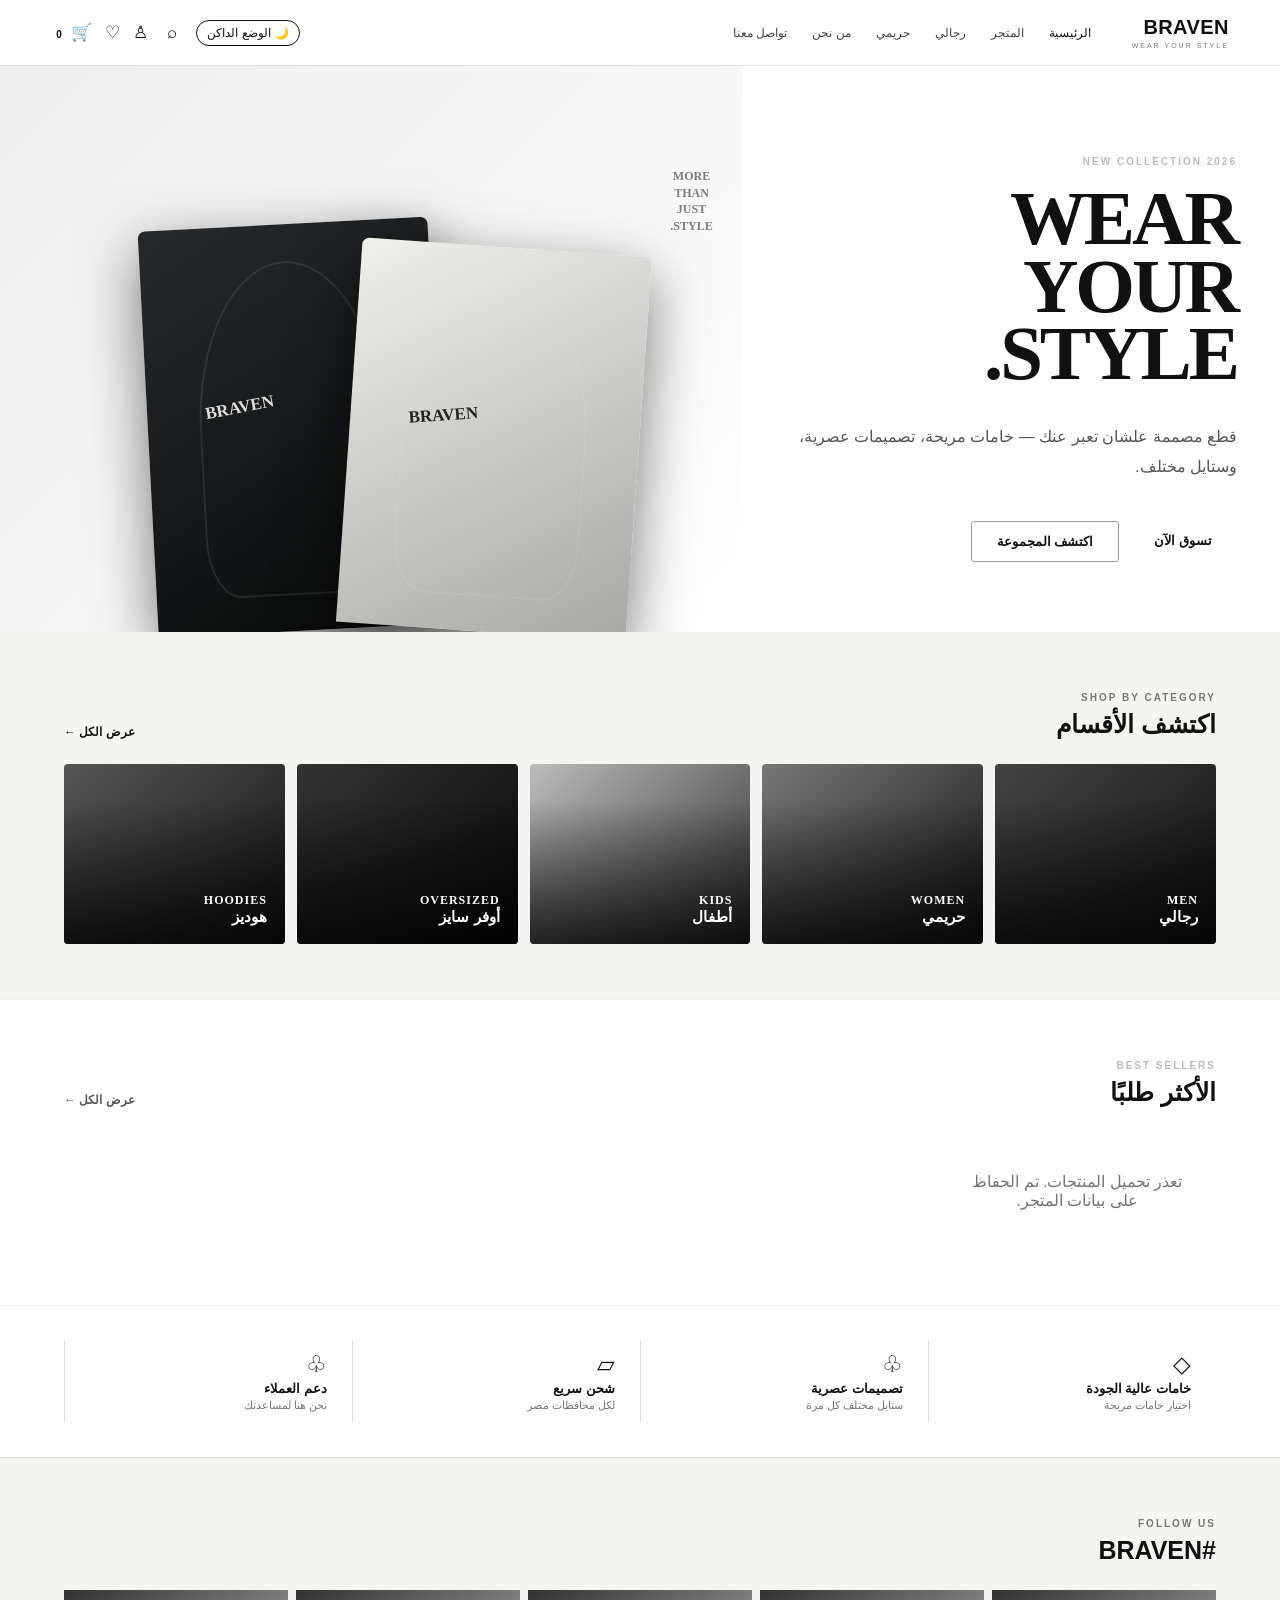
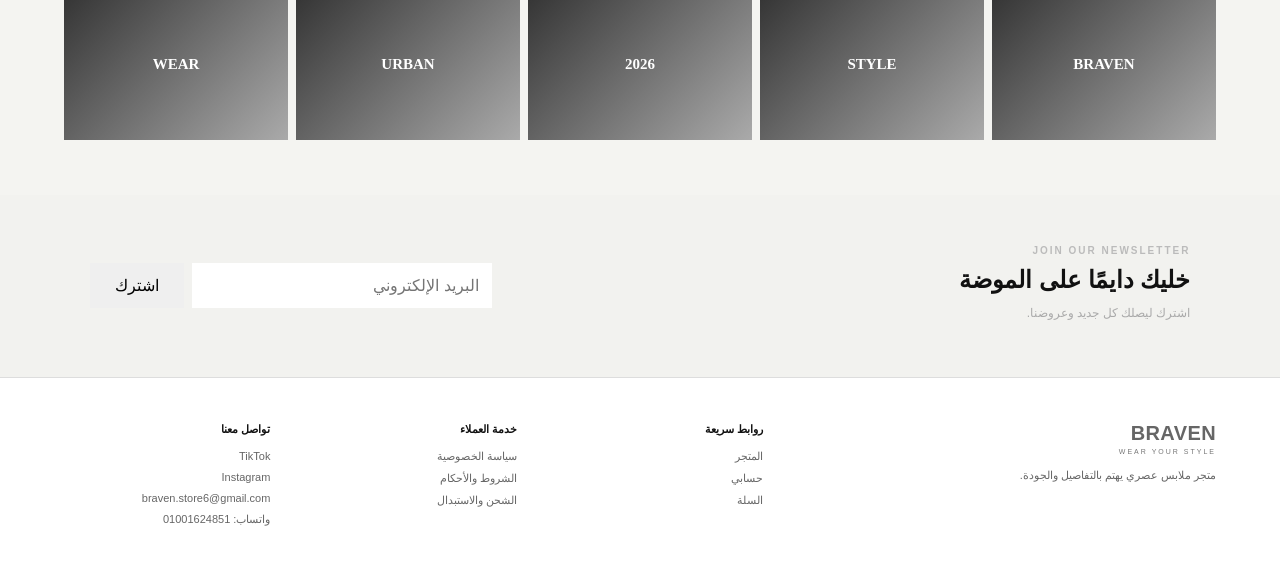
==== commit e334a20c: "Load final theme layer on homepage" ====
--- a/index.html
+++ b/index.html
@@ -1,38 +1 @@
-<!doctype html>
-<html lang="ar" dir="rtl">
-<head>
-<meta charset="utf-8"><meta name="viewport" content="width=device-width,initial-scale=1">
-<title>BRAVEN — Wear Your Style</title>
-<link rel="stylesheet" href="styles.css?v=20260926-3">
-</head>
-<body>
-<header class="topbar">
-  <a class="brand" href="index.html"><span>BRAVEN</span><small>WEAR YOUR STYLE</small></a>
-  <nav>
-    <a class="active" href="index.html">الرئيسية</a><a href="shop.html">المتجر</a>
-    <a href="shop.html?cat=men">رجالي</a><a href="shop.html?cat=women">حريمي</a>
-    <a href="#about">من نحن</a><a href="#contact">تواصل معنا</a>
-  </nav>
-  <div class="actions"><button id="themeToggle" class="theme-toggle" onclick="toggleTheme()" title="تبديل الوضع">☀️</button><button onclick="openSearch()">⌕</button><a href="account.html">♙</a><a href="cart.html">♡</a><a class="cart-link" href="cart.html">🛒 <b id="cartCount">0</b></a></div>
-</header>
-<main>
-<section class="hero"><div class="hero-copy"><span class="eyebrow">NEW COLLECTION 2026</span><h1>WEAR YOUR<br><strong>STYLE.</strong></h1><p>قطع مصممة علشان تعبر عنك — خامات مريحة، تصميمات عصرية، وستايل مختلف.</p><div class="hero-buttons"><a class="btn light" href="shop.html">تسوق الآن</a><a class="btn ghost" href="#categories">اكتشف المجموعة</a></div></div><div class="hero-art"><div class="model-card model-one"><span>BRAVEN</span></div><div class="model-card model-two"><span>BRAVEN</span></div><div class="hero-stamp">MORE<br>THAN<br>JUST<br>STYLE.</div></div></section>
-<section id="categories" class="section"><div class="section-head"><div><span class="eyebrow dark">SHOP BY CATEGORY</span><h2>اكتشف الأقسام</h2></div><a href="shop.html">عرض الكل ←</a></div><div class="category-grid"><a class="cat cat-men" href="shop.html?cat=men"><span>MEN</span><b>رجالي</b></a><a class="cat cat-women" href="shop.html?cat=women"><span>WOMEN</span><b>حريمي</b></a><a class="cat cat-kids" href="shop.html?cat=kids"><span>KIDS</span><b>أطفال</b></a><a class="cat cat-over" href="shop.html?cat=oversized"><span>OVERSIZED</span><b>أوفر سايز</b></a><a class="cat cat-hood" href="shop.html?cat=hoodies"><span>HOODIES</span><b>هوديز</b></a></div></section>
-<section class="section dark-section"><div class="section-head"><div><span class="eyebrow">BEST SELLERS</span><h2>الأكثر طلبًا</h2></div><a href="shop.html">عرض الكل ←</a></div><div id="homeProducts" class="product-grid"></div></section>
-<section class="benefits section"><div><i>◇</i><b>خامات عالية الجودة</b><span>اختيار خامات مريحة</span></div><div><i>♧</i><b>تصميمات عصرية</b><span>ستايل مختلف كل مرة</span></div><div><i>▱</i><b>شحن سريع</b><span>لكل محافظات مصر</span></div><div><i>♧</i><b>دعم العملاء</b><span>نحن هنا لمساعدتك</span></div></section>
-<section class="instagram section"><div class="section-head"><div><span class="eyebrow dark">FOLLOW US</span><h2>#BRAVEN</h2></div></div><div class="insta-grid"><div>BRAVEN</div><div>STYLE</div><div>2026</div><div>URBAN</div><div>WEAR</div></div></section>
-<section class="newsletter"><div><span class="eyebrow">JOIN OUR NEWSLETTER</span><h2>خليك دايمًا على الموضة</h2><p>اشترك ليصلك كل جديد وعروضنا.</p></div><form onsubmit="subscribe(event)"><input required type="email" placeholder="البريد الإلكتروني"><button>اشترك</button></form></section>
-</main>
-<footer id="contact"><div><a class="brand" href="index.html"><span>BRAVEN</span><small>WEAR YOUR STYLE</small></a><p>متجر ملابس عصري يهتم بالتفاصيل والجودة.</p></div><div><h4>روابط سريعة</h4><a href="shop.html">المتجر</a><a href="account.html">حسابي</a><a href="cart.html">السلة</a></div><div><h4>خدمة العملاء</h4><a href="#">سياسة الخصوصية</a><a href="#">الشروط والأحكام</a><a href="#">الشحن والاستبدال</a></div><div><h4>تواصل معنا</h4><a class="social-link" href="https://www.tiktok.com/@braven9631?_r=1&_t=ZS-99qKzGs6H9o" target="_blank" rel="noopener">TikTok</a><a class="social-link" href="https://www.instagram.com/braven7117?stkn=MTlnc2VxcGY0OW10dA%3D%3D" target="_blank" rel="noopener">Instagram</a><a class="social-link" href="mailto:braven.store6@gmail.com">braven.store6@gmail.com</a><a class="social-link" id="whatsappLink" href="https://wa.me/2010016248519" target="_blank" rel="noopener">واتساب: <span id="footerPhone">01001624851</span></a></div></footer>
-<div id="toast" class="toast"></div>
-<script src="recovery.js?v=20260926-3"></script>
-<script src="app.js?v=20260926-3"></script>
-<script src="runtime-fix.js?v=20260926-3"></script>
-<script>
-(function(){
-  function updateWhatsApp(){try{const settings=JSON.parse(localStorage.getItem('braven_settings')||'{}');const raw=String(settings.phone||'').trim();const digits=raw.replace(/\D/g,'');if(!digits)return;let wa=digits;if(wa.startsWith('0'))wa='20'+wa.slice(1);const link=document.getElementById('whatsappLink'),label=document.getElementById('footerPhone');if(link)link.href='https://wa.me/'+wa;if(label)label.textContent=raw}catch(e){}}
-  updateWhatsApp();window.addEventListener('storage',updateWhatsApp);window.addEventListener('pageshow',updateWhatsApp);
-})();
-</script>
-</body>
-</html>
+<!doctype html><html lang="ar" dir="rtl"><head><meta charset="utf-8"><meta name="viewport" content="width=device-width,initial-scale=1"><title>BRAVEN — Wear Your Style</title><link rel="stylesheet" href="styles.css?v=20260926-3"><link rel="stylesheet" href="theme-fix.css?v=20260926-1"></head><body><header class="topbar"><a class="brand" href="index.html"><span>BRAVEN</span><small>WEAR YOUR STYLE</small></a><nav><a class="active" href="index.html">الرئيسية</a><a href="shop.html">المتجر</a><a href="shop.html?cat=men">رجالي</a><a href="shop.html?cat=women">حريمي</a><a href="#about">من نحن</a><a href="#contact">تواصل معنا</a></nav><div class="actions"><button id="themeToggle" class="theme-toggle" onclick="toggleTheme()" title="تبديل الوضع">☀️</button><button onclick="openSearch()">⌕</button><a href="account.html">♙</a><a href="cart.html">♡</a><a class="cart-link" href="cart.html">🛒 <b id="cartCount">0</b></a></div></header><main><section class="hero"><div class="hero-copy"><span class="eyebrow">NEW COLLECTION 2026</span><h1>WEAR YOUR<br><strong>STYLE.</strong></h1><p>قطع مصممة علشان تعبر عنك — خامات مريحة، تصميمات عصرية، وستايل مختلف.</p><div class="hero-buttons"><a class="btn light" href="shop.html">تسوق الآن</a><a class="btn ghost" href="#categories">اكتشف المجموعة</a></div></div><div class="hero-art"><div class="model-card model-one"><span>BRAVEN</span></div><div class="model-card model-two"><span>BRAVEN</span></div><div class="hero-stamp">MORE<br>THAN<br>JUST<br>STYLE.</div></div></section><section id="categories" class="section"><div class="section-head"><div><span class="eyebrow dark">SHOP BY CATEGORY</span><h2>اكتشف الأقسام</h2></div><a href="shop.html">عرض الكل ←</a></div><div class="category-grid"><a class="cat cat-men" href="shop.html?cat=men"><span>MEN</span><b>رجالي</b></a><a class="cat cat-women" href="shop.html?cat=women"><span>WOMEN</span><b>حريمي</b></a><a class="cat cat-kids" href="shop.html?cat=kids"><span>KIDS</span><b>أطفال</b></a><a class="cat cat-over" href="shop.html?cat=oversized"><span>OVERSIZED</span><b>أوفر سايز</b></a><a class="cat cat-hood" href="shop.html?cat=hoodies"><span>HOODIES</span><b>هوديز</b></a></div></section><section class="section dark-section"><div class="section-head"><div><span class="eyebrow">BEST SELLERS</span><h2>الأكثر طلبًا</h2></div><a href="shop.html">عرض الكل ←</a></div><div id="homeProducts" class="product-grid"></div></section><section class="benefits section"><div><i>◇</i><b>خامات عالية الجودة</b><span>اختيار خامات مريحة</span></div><div><i>♧</i><b>تصميمات عصرية</b><span>ستايل مختلف كل مرة</span></div><div><i>▱</i><b>شحن سريع</b><span>لكل محافظات مصر</span></div><div><i>♧</i><b>دعم العملاء</b><span>نحن هنا لمساعدتك</span></div></section><section class="instagram section"><div class="section-head"><div><span class="eyebrow dark">FOLLOW US</span><h2>#BRAVEN</h2></div></div><div class="insta-grid"><div>BRAVEN</div><div>STYLE</div><div>2026</div><div>URBAN</div><div>WEAR</div></div></section><section class="newsletter"><div><span class="eyebrow">JOIN OUR NEWSLETTER</span><h2>خليك دايمًا على الموضة</h2><p>اشترك ليصلك كل جديد وعروضنا.</p></div><form onsubmit="subscribe(event)"><input required type="email" placeholder="البريد الإلكتروني"><button>اشترك</button></form></section></main><footer id="contact"><div><a class="brand" href="index.html"><span>BRAVEN</span><small>WEAR YOUR STYLE</small></a><p>متجر ملابس عصري يهتم بالتفاصيل والجودة.</p></div><div><h4>روابط سريعة</h4><a href="shop.html">المتجر</a><a href="account.html">حسابي</a><a href="cart.html">السلة</a></div><div><h4>خدمة العملاء</h4><a href="#">سياسة الخصوصية</a><a href="#">الشروط والأحكام</a><a href="#">الشحن والاستبدال</a></div><div><h4>تواصل معنا</h4><a class="social-link" href="https://www.tiktok.com/@braven9631?_r=1&_t=ZS-99qKzGs6H9o" target="_blank" rel="noopener">TikTok</a><a class="social-link" href="https://www.instagram.com/braven7117?stkn=MTlnc2VxcGY0OW10dA%3D%3D" target="_blank" rel="noopener">Instagram</a><a class="social-link" href="mailto:braven.store6@gmail.com">braven.store6@gmail.com</a><a class="social-link" id="whatsappLink" href="https://wa.me/2010016248519" target="_blank" rel="noopener">واتساب: <span id="footerPhone">01001624851</span></a></div></footer><div id="toast" class="toast"></div><script src="recovery.js?v=20260926-3"></script><script src="app.js?v=20260926-3"></script><script src="runtime-fix.js?v=20260926-3"></script><script>(function(){function updateWhatsApp(){try{const settings=JSON.parse(localStorage.getItem('braven_settings')||'{}'),raw=String(settings.phone||'').trim(),digits=raw.replace(/\D/g,'');if(!digits)return;let wa=digits;if(wa.startsWith('0'))wa='20'+wa.slice(1);const link=document.getElementById('whatsappLink'),label=document.getElementById('footerPhone');if(link)link.href='https://wa.me/'+wa;if(label)label.textContent=raw}catch(e){}}updateWhatsApp();window.addEventListener('storage',updateWhatsApp);window.addEventListener('pageshow',updateWhatsApp)})();</script></body></html>
--- a/theme-fix.css
+++ b/theme-fix.css
@@ -0,0 +1,13 @@
+/* BRAVEN final theme layer: loaded after styles.css so the theme variables win over legacy base rules. */
+body{background:var(--page-bg)!important;color:var(--page-text)!important}
+body.theme-dark .hero{background:var(--invert-bg);color:var(--invert-text)}
+body.theme-dark .hero-art{background:linear-gradient(135deg,#222628,#050606)}
+body.theme-dark .cat{color:#fff}
+body.theme-dark .instagram{background:var(--page-bg);color:var(--page-text)}
+body.theme-dark .newsletter{background:var(--invert-bg);color:var(--invert-text)}
+body.theme-dark .newsletter input{background:var(--field-bg);color:var(--field-text);border:1px solid var(--border)}
+body.theme-dark .cat,.theme-dark .insta-grid div{border-color:var(--border)}
+body.theme-dark .footer,body.theme-dark footer{background:#000;color:#aaa}
+body.theme-dark .footer h4,body.theme-dark footer h4{color:#fff}
+body.theme-dark .eyebrow.dark{color:#b7b7b7}
+.home-error{padding:24px;text-align:center;color:var(--muted-text)}
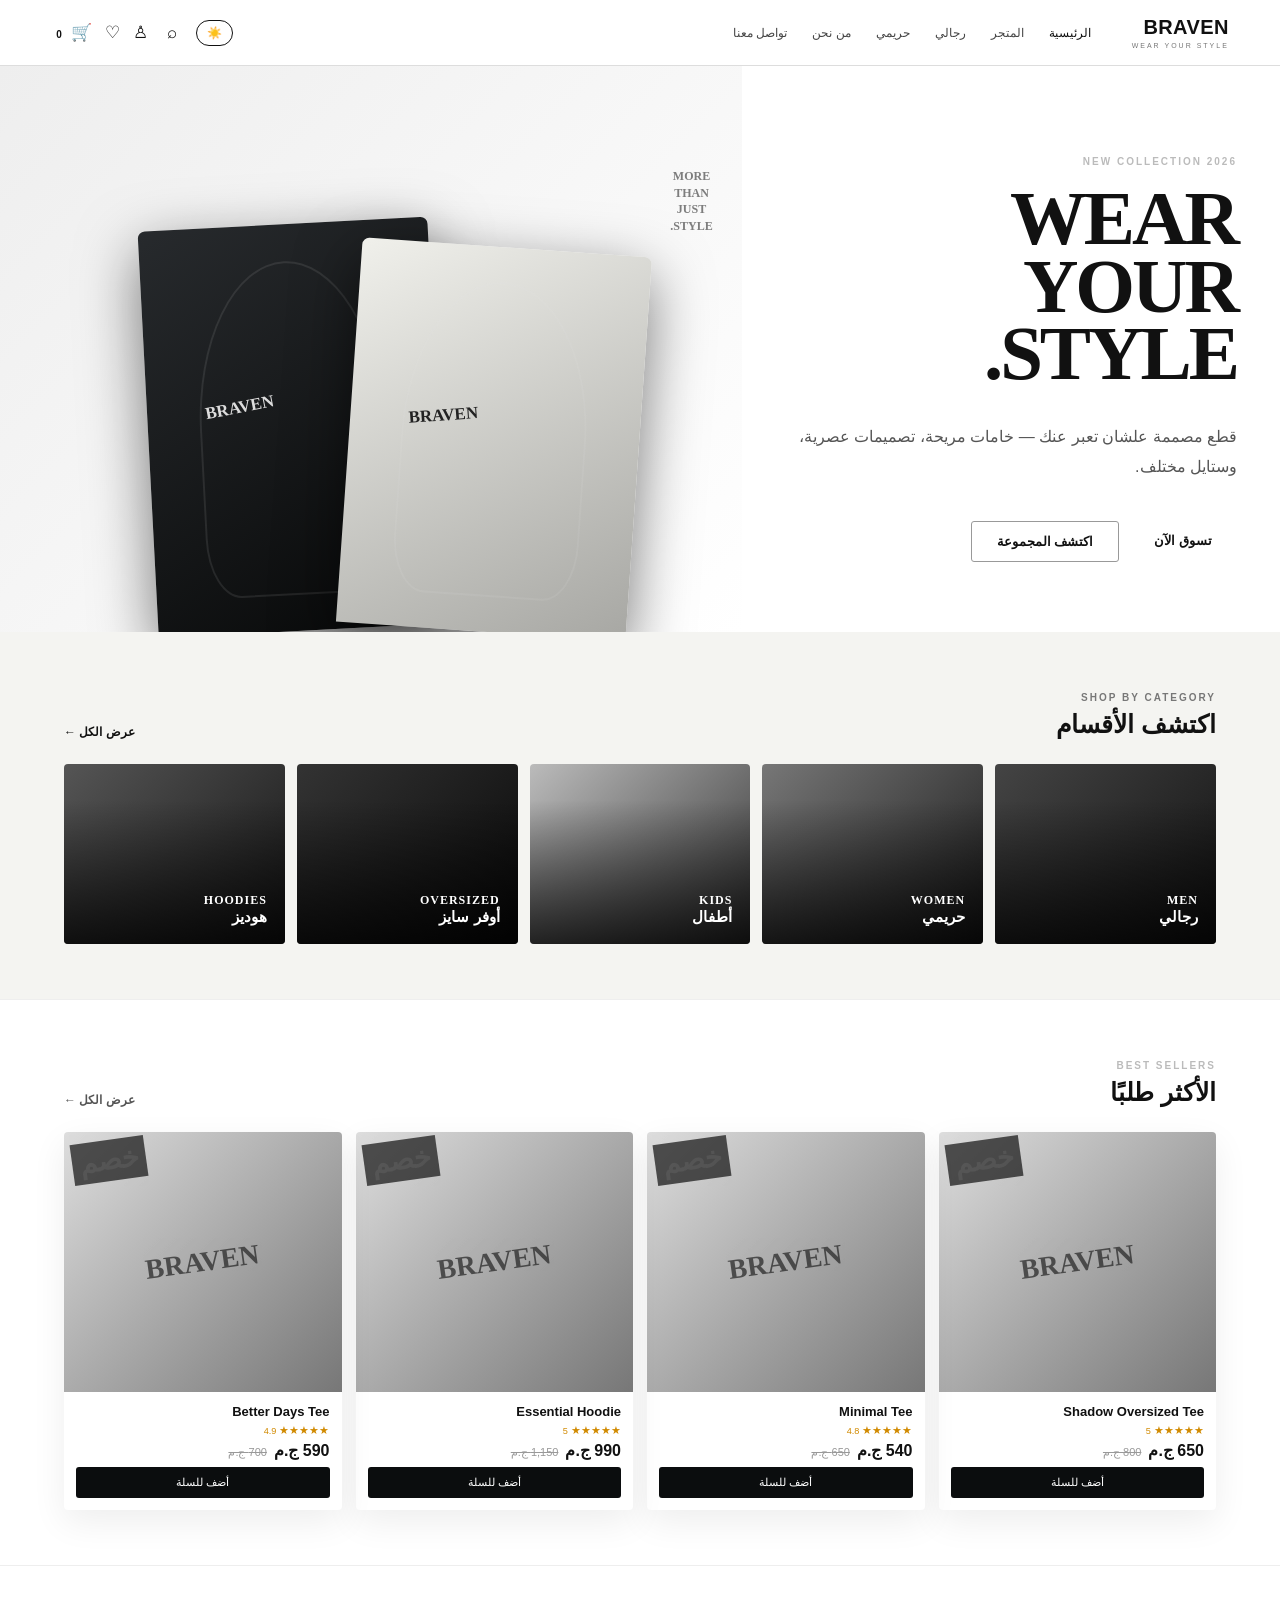
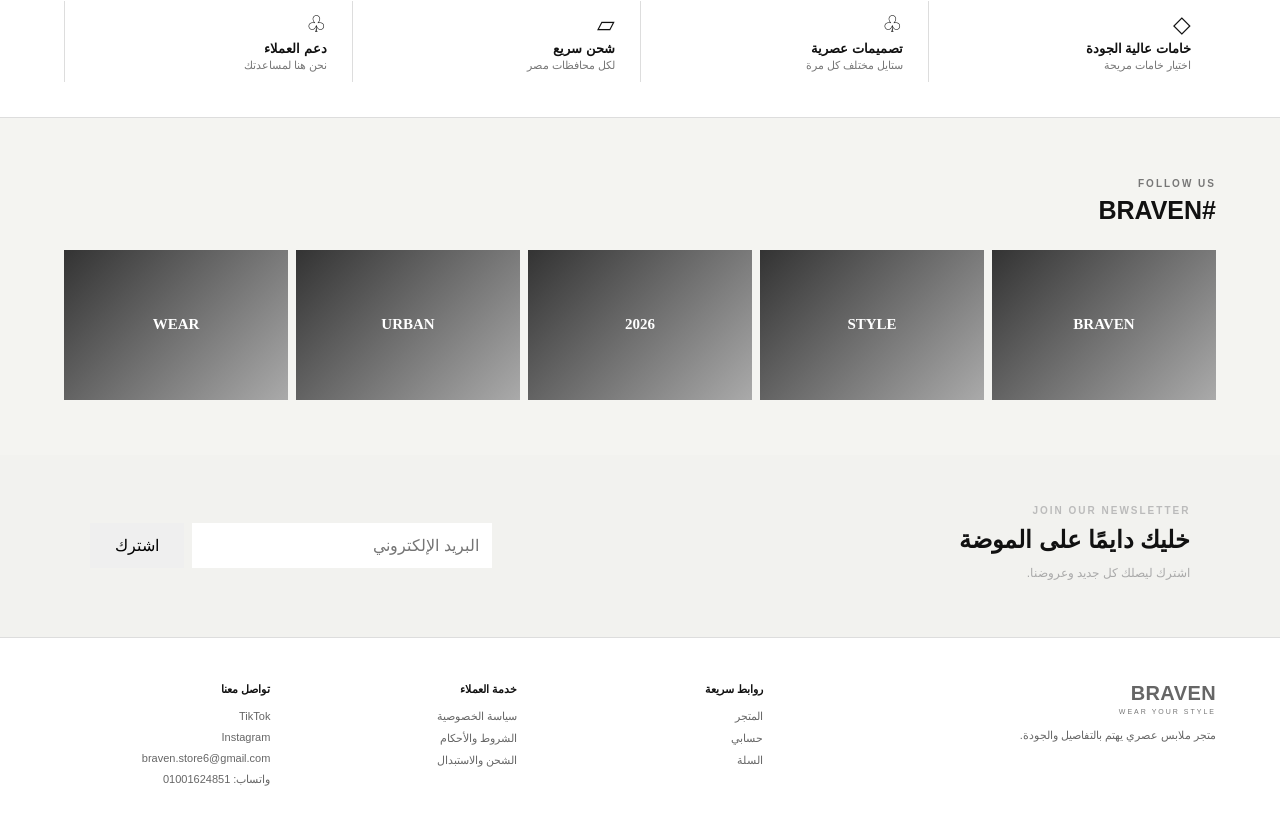
==== commit 75fdeea9: "Finalize homepage product rendering and script loading" ====
--- a/index.html
+++ b/index.html
@@ -1 +1 @@
-<!doctype html><html lang="ar" dir="rtl"><head><meta charset="utf-8"><meta name="viewport" content="width=device-width,initial-scale=1"><title>BRAVEN — Wear Your Style</title><link rel="stylesheet" href="styles.css?v=20260926-3"><link rel="stylesheet" href="theme-fix.css?v=20260926-1"></head><body><header class="topbar"><a class="brand" href="index.html"><span>BRAVEN</span><small>WEAR YOUR STYLE</small></a><nav><a class="active" href="index.html">الرئيسية</a><a href="shop.html">المتجر</a><a href="shop.html?cat=men">رجالي</a><a href="shop.html?cat=women">حريمي</a><a href="#about">من نحن</a><a href="#contact">تواصل معنا</a></nav><div class="actions"><button id="themeToggle" class="theme-toggle" onclick="toggleTheme()" title="تبديل الوضع">☀️</button><button onclick="openSearch()">⌕</button><a href="account.html">♙</a><a href="cart.html">♡</a><a class="cart-link" href="cart.html">🛒 <b id="cartCount">0</b></a></div></header><main><section class="hero"><div class="hero-copy"><span class="eyebrow">NEW COLLECTION 2026</span><h1>WEAR YOUR<br><strong>STYLE.</strong></h1><p>قطع مصممة علشان تعبر عنك — خامات مريحة، تصميمات عصرية، وستايل مختلف.</p><div class="hero-buttons"><a class="btn light" href="shop.html">تسوق الآن</a><a class="btn ghost" href="#categories">اكتشف المجموعة</a></div></div><div class="hero-art"><div class="model-card model-one"><span>BRAVEN</span></div><div class="model-card model-two"><span>BRAVEN</span></div><div class="hero-stamp">MORE<br>THAN<br>JUST<br>STYLE.</div></div></section><section id="categories" class="section"><div class="section-head"><div><span class="eyebrow dark">SHOP BY CATEGORY</span><h2>اكتشف الأقسام</h2></div><a href="shop.html">عرض الكل ←</a></div><div class="category-grid"><a class="cat cat-men" href="shop.html?cat=men"><span>MEN</span><b>رجالي</b></a><a class="cat cat-women" href="shop.html?cat=women"><span>WOMEN</span><b>حريمي</b></a><a class="cat cat-kids" href="shop.html?cat=kids"><span>KIDS</span><b>أطفال</b></a><a class="cat cat-over" href="shop.html?cat=oversized"><span>OVERSIZED</span><b>أوفر سايز</b></a><a class="cat cat-hood" href="shop.html?cat=hoodies"><span>HOODIES</span><b>هوديز</b></a></div></section><section class="section dark-section"><div class="section-head"><div><span class="eyebrow">BEST SELLERS</span><h2>الأكثر طلبًا</h2></div><a href="shop.html">عرض الكل ←</a></div><div id="homeProducts" class="product-grid"></div></section><section class="benefits section"><div><i>◇</i><b>خامات عالية الجودة</b><span>اختيار خامات مريحة</span></div><div><i>♧</i><b>تصميمات عصرية</b><span>ستايل مختلف كل مرة</span></div><div><i>▱</i><b>شحن سريع</b><span>لكل محافظات مصر</span></div><div><i>♧</i><b>دعم العملاء</b><span>نحن هنا لمساعدتك</span></div></section><section class="instagram section"><div class="section-head"><div><span class="eyebrow dark">FOLLOW US</span><h2>#BRAVEN</h2></div></div><div class="insta-grid"><div>BRAVEN</div><div>STYLE</div><div>2026</div><div>URBAN</div><div>WEAR</div></div></section><section class="newsletter"><div><span class="eyebrow">JOIN OUR NEWSLETTER</span><h2>خليك دايمًا على الموضة</h2><p>اشترك ليصلك كل جديد وعروضنا.</p></div><form onsubmit="subscribe(event)"><input required type="email" placeholder="البريد الإلكتروني"><button>اشترك</button></form></section></main><footer id="contact"><div><a class="brand" href="index.html"><span>BRAVEN</span><small>WEAR YOUR STYLE</small></a><p>متجر ملابس عصري يهتم بالتفاصيل والجودة.</p></div><div><h4>روابط سريعة</h4><a href="shop.html">المتجر</a><a href="account.html">حسابي</a><a href="cart.html">السلة</a></div><div><h4>خدمة العملاء</h4><a href="#">سياسة الخصوصية</a><a href="#">الشروط والأحكام</a><a href="#">الشحن والاستبدال</a></div><div><h4>تواصل معنا</h4><a class="social-link" href="https://www.tiktok.com/@braven9631?_r=1&_t=ZS-99qKzGs6H9o" target="_blank" rel="noopener">TikTok</a><a class="social-link" href="https://www.instagram.com/braven7117?stkn=MTlnc2VxcGY0OW10dA%3D%3D" target="_blank" rel="noopener">Instagram</a><a class="social-link" href="mailto:braven.store6@gmail.com">braven.store6@gmail.com</a><a class="social-link" id="whatsappLink" href="https://wa.me/2010016248519" target="_blank" rel="noopener">واتساب: <span id="footerPhone">01001624851</span></a></div></footer><div id="toast" class="toast"></div><script src="recovery.js?v=20260926-3"></script><script src="app.js?v=20260926-3"></script><script src="runtime-fix.js?v=20260926-3"></script><script>(function(){function updateWhatsApp(){try{const settings=JSON.parse(localStorage.getItem('braven_settings')||'{}'),raw=String(settings.phone||'').trim(),digits=raw.replace(/\D/g,'');if(!digits)return;let wa=digits;if(wa.startsWith('0'))wa='20'+wa.slice(1);const link=document.getElementById('whatsappLink'),label=document.getElementById('footerPhone');if(link)link.href='https://wa.me/'+wa;if(label)label.textContent=raw}catch(e){}}updateWhatsApp();window.addEventListener('storage',updateWhatsApp);window.addEventListener('pageshow',updateWhatsApp)})();</script></body></html>+<!doctype html><html lang="ar" dir="rtl"><head><meta charset="utf-8"><meta name="viewport" content="width=device-width,initial-scale=1"><title>BRAVEN — Wear Your Style</title><link rel="stylesheet" href="styles.css?v=20260926-4"><link rel="stylesheet" href="theme-fix.css?v=20260926-1"></head><body><header class="topbar"><a class="brand" href="index.html"><span>BRAVEN</span><small>WEAR YOUR STYLE</small></a><nav><a class="active" href="index.html">الرئيسية</a><a href="shop.html">المتجر</a><a href="shop.html?cat=men">رجالي</a><a href="shop.html?cat=women">حريمي</a><a href="#about">من نحن</a><a href="#contact">تواصل معنا</a></nav><div class="actions"><button id="themeToggle" class="theme-toggle" onclick="toggleTheme()" title="تبديل الوضع">☀️</button><button onclick="openSearch()">⌕</button><a href="account.html">♙</a><a href="cart.html">♡</a><a class="cart-link" href="cart.html">🛒 <b id="cartCount">0</b></a></div></header><main><section class="hero"><div class="hero-copy"><span class="eyebrow">NEW COLLECTION 2026</span><h1>WEAR YOUR<br><strong>STYLE.</strong></h1><p>قطع مصممة علشان تعبر عنك — خامات مريحة، تصميمات عصرية، وستايل مختلف.</p><div class="hero-buttons"><a class="btn light" href="shop.html">تسوق الآن</a><a class="btn ghost" href="#categories">اكتشف المجموعة</a></div></div><div class="hero-art"><div class="model-card model-one"><span>BRAVEN</span></div><div class="model-card model-two"><span>BRAVEN</span></div><div class="hero-stamp">MORE<br>THAN<br>JUST<br>STYLE.</div></div></section><section id="categories" class="section"><div class="section-head"><div><span class="eyebrow dark">SHOP BY CATEGORY</span><h2>اكتشف الأقسام</h2></div><a href="shop.html">عرض الكل ←</a></div><div class="category-grid"><a class="cat cat-men" href="shop.html?cat=men"><span>MEN</span><b>رجالي</b></a><a class="cat cat-women" href="shop.html?cat=women"><span>WOMEN</span><b>حريمي</b></a><a class="cat cat-kids" href="shop.html?cat=kids"><span>KIDS</span><b>أطفال</b></a><a class="cat cat-over" href="shop.html?cat=oversized"><span>OVERSIZED</span><b>أوفر سايز</b></a><a class="cat cat-hood" href="shop.html?cat=hoodies"><span>HOODIES</span><b>هوديز</b></a></div></section><section class="section dark-section"><div class="section-head"><div><span class="eyebrow">BEST SELLERS</span><h2>الأكثر طلبًا</h2></div><a href="shop.html">عرض الكل ←</a></div><div id="homeProducts" class="product-grid"></div></section><section class="benefits section"><div><i>◇</i><b>خامات عالية الجودة</b><span>اختيار خامات مريحة</span></div><div><i>♧</i><b>تصميمات عصرية</b><span>ستايل مختلف كل مرة</span></div><div><i>▱</i><b>شحن سريع</b><span>لكل محافظات مصر</span></div><div><i>♧</i><b>دعم العملاء</b><span>نحن هنا لمساعدتك</span></div></section><section class="instagram section"><div class="section-head"><div><span class="eyebrow dark">FOLLOW US</span><h2>#BRAVEN</h2></div></div><div class="insta-grid"><div>BRAVEN</div><div>STYLE</div><div>2026</div><div>URBAN</div><div>WEAR</div></div></section><section class="newsletter"><div><span class="eyebrow">JOIN OUR NEWSLETTER</span><h2>خليك دايمًا على الموضة</h2><p>اشترك ليصلك كل جديد وعروضنا.</p></div><form onsubmit="subscribe(event)"><input required type="email" placeholder="البريد الإلكتروني"><button>اشترك</button></form></section></main><footer id="contact"><div><a class="brand" href="index.html"><span>BRAVEN</span><small>WEAR YOUR STYLE</small></a><p>متجر ملابس عصري يهتم بالتفاصيل والجودة.</p></div><div><h4>روابط سريعة</h4><a href="shop.html">المتجر</a><a href="account.html">حسابي</a><a href="cart.html">السلة</a></div><div><h4>خدمة العملاء</h4><a href="#">سياسة الخصوصية</a><a href="#">الشروط والأحكام</a><a href="#">الشحن والاستبدال</a></div><div><h4>تواصل معنا</h4><a class="social-link" href="https://www.tiktok.com/@braven9631?_r=1&_t=ZS-99qKzGs6H9o" target="_blank" rel="noopener">TikTok</a><a class="social-link" href="https://www.instagram.com/braven7117?stkn=MTlnc2VxcGY0OW10dA%3D%3D" target="_blank" rel="noopener">Instagram</a><a class="social-link" href="mailto:braven.store6@gmail.com">braven.store6@gmail.com</a><a class="social-link" id="whatsappLink" href="https://wa.me/2010016248519" target="_blank" rel="noopener">واتساب: <span id="footerPhone">01001624851</span></a></div></footer><div id="toast" class="toast"></div><script src="recovery.js?v=20260926-4"></script><script src="app.js?v=20260926-4"></script><script src="final-fix.js?v=20260926-1"></script><script>(function(){function updateWhatsApp(){try{const settings=JSON.parse(localStorage.getItem('braven_settings')||'{}'),raw=String(settings.phone||'').trim(),digits=raw.replace(/\D/g,''),wa=digits?(digits.startsWith('0')?'20'+digits.slice(1):digits):'';const link=document.getElementById('whatsappLink'),label=document.getElementById('footerPhone');if(link&&wa)link.href='https://wa.me/'+wa;if(label&&raw)label.textContent=raw}catch(e){}}updateWhatsApp();window.addEventListener('storage',updateWhatsApp);window.addEventListener('pageshow',updateWhatsApp)})();</script></body></html>
